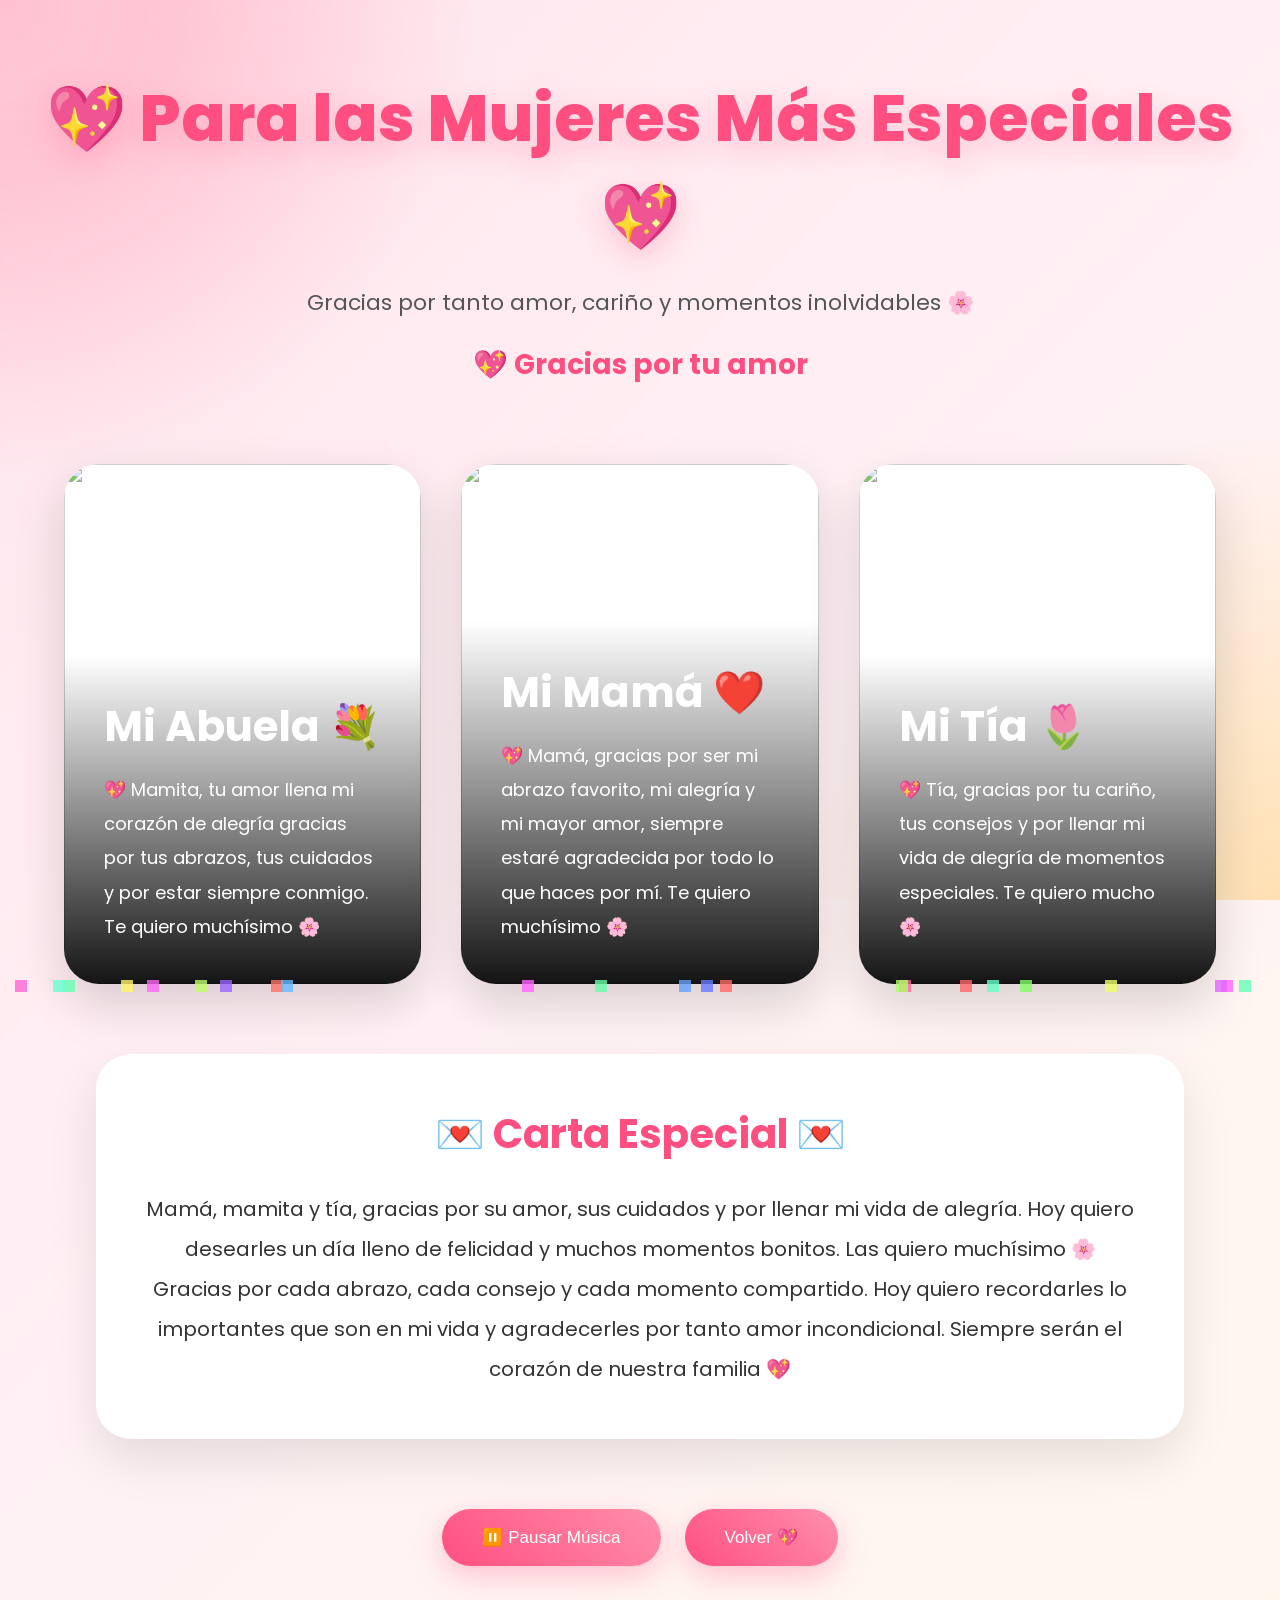
==== sorpresa.html @ ee921c5f "Add files via upload" ====
<!DOCTYPE html>
<html lang="es">

<head>

    <meta charset="UTF-8">
    <meta name="viewport" content="width=device-width, initial-scale=1.0">

    <title>Sorpresa 💖</title>

    <link href="https://fonts.googleapis.com/css2?family=Poppins:wght@300;400;600;700;800&display=swap" rel="stylesheet">

    <link rel="stylesheet" href="sorpresa.css">

</head>

<body>

    <!-- FLORES -->
    <div class="petalos"></div>

    <!-- BRILLO -->
    <div class="brillo"></div>

    <!-- MUSICA -->
    <audio id="musica" autoplay loop>
        <source src="musica.mp3" type="audio/mpeg">
    </audio>

    <!-- TITULO -->
    <section class="titulo">

        <h1>💖 Para las Mujeres Más Especiales 💖</h1>

        <p>
            Gracias por tanto amor, cariño y momentos inolvidables 🌸
        </p>

        <h2 id="texto-maquina"></h2>

        <div id="frase-auto"></div>

    </section>

    <!-- GALERIA -->
    <section class="galeria">

        <!-- ABUELA -->
        <div class="card"
        onclick="abrirModal('abuela')">

            <img src="img/mamaIsabel.jpeg">

            <div class="overlay">

                <h3>Mi Abuela 💐</h3>

                <p>
                    💖 Mamita, tu amor llena mi corazón de alegría 
                        gracias por tus abrazos, tus cuidados y 
                        por estar siempre conmigo. Te quiero muchísimo 🌸
                </p>

            </div>

        </div>

        <!-- MAMA -->
        <div class="card"
        onclick="abrirModal('mama')">

            <img src="img/mamabetty.jpg">

            <div class="overlay">

                <h3>Mi Mamá ❤️</h3>

                <p>
                    💖 Mamá, gracias por ser mi abrazo favorito, 
                        mi alegría y mi mayor amor, siempre estaré agradecida
                        por todo lo que haces por mí. Te quiero muchísimo 🌸
                </p>

            </div>

        </div>

        <!-- TIA -->
        <div class="card"
        onclick="abrirModal('tia')">

            <img src="img/tiavilma.jpg">

            <div class="overlay">

                <h3>Mi Tía 🌷</h3>

                <p>
                    💖 Tía, gracias por tu cariño, tus consejos y 
                        por llenar mi vida de alegría de momentos
                        especiales. Te quiero mucho 🌸
                </p>

            </div>

        </div>

    </section>

    <!-- CARTA -->
    <section class="carta">

        <h2>💌 Carta Especial 💌</h2>

        <p>
            Mamá, mamita y tía, gracias por su amor, sus cuidados y 
            por llenar mi vida de alegría. Hoy quiero desearles un día 
            lleno de felicidad y muchos momentos bonitos. 
            Las quiero muchísimo 🌸
        </p>

        <p>
            Gracias por cada abrazo, cada consejo y cada momento
            compartido. Hoy quiero recordarles lo importantes
            que son en mi vida y agradecerles por tanto amor
            incondicional. Siempre serán el corazón de nuestra
            familia 💖
        </p>

    </section>

    <!-- BOTONES -->
    <div class="botones">

        <button id="btnMusic"
        onclick="toggleMusica()">

            ⏸️ Pausar Música

        </button>

        <button
        onclick="window.location.href='index.html'">

            Volver 💖

        </button>

    </div>

    <!-- MODAL -->
    <div id="modal" class="modal"
    onclick="cerrarModal()">

        <div class="modal-content"
        onclick="event.stopPropagation()">

            <div id="modalText"></div>

        </div>

    </div>

    <!-- SCRIPT -->
    <script src="sorpresa.js"></script>

</body>
</html>
---- sorpresa.css ----
*{
    margin:0;
    padding:0;
    box-sizing:border-box;
}

body{
    font-family:'Poppins',sans-serif;
    overflow-x:hidden;
    background:
    linear-gradient(135deg,#ffe4ec,#fff1f5,#fff8ef);
    min-height:100vh;
    position:relative;
    color:#333;
}

body::before{
    content:"";
    position:fixed;
    width:100%;
    height:100%;
    background:
    radial-gradient(circle at top left,#ffb3c6,transparent 30%),
    radial-gradient(circle at bottom right,#ffe0b2,transparent 30%);
    z-index:-2;
}

.brillo{
    position:fixed;
    width:250px;
    height:250px;
    border-radius:50%;
    background:rgba(255,255,255,0.18);
    pointer-events:none;
    transform:translate(-50%,-50%);
    filter:blur(40px);
    z-index:-1;
}

/* FLORES */

.petalos{
    position:fixed;
    top:0;
    left:0;
    width:100%;
    height:100%;
    pointer-events:none;
    overflow:hidden;
    z-index:999;
}

.flor{
    position:absolute;
    top:-50px;
    animation:caer linear infinite;
    opacity:0.8;
}

@keyframes caer{

    0%{
        transform:
        translateY(-10vh)
        rotate(0deg);
    }

    100%{
        transform:
        translateY(110vh)
        rotate(360deg);
    }
}

/* TITULO */

.titulo{
    text-align:center;
    padding-top:70px;
    animation:fade 1.5s ease;
}

.titulo h1{
    font-size:65px;
    color:#ff4f81;
    font-weight:800;
    text-shadow:
    0 10px 30px rgba(255,79,129,0.25);
}

.titulo p{
    margin-top:20px;
    font-size:22px;
    color:#555;
}

/* TEXTO */

#texto-maquina{
    margin-top:25px;
    font-size:28px;
    color:#ff4f81;
    font-weight:700;
    min-height:50px;
}

#frase-auto{
    text-align:center;
    font-size:25px;
    margin-top:20px;
    color:#ff6f91;
    transition:0.5s;
}

/* GALERIA */

.galeria{
    width:90%;
    margin:70px auto;
    display:grid;
    grid-template-columns:
    repeat(auto-fit,minmax(320px,1fr));
    gap:40px;
}

/* CARDS */

.card{
    position:relative;
    height:520px;
    border-radius:35px;
    overflow:hidden;
    cursor:pointer;
    transition:0.6s;
    box-shadow:
    0 20px 50px rgba(0,0,0,0.15);
    background:white;
}

.card:hover{
    transform:
    translateY(-15px)
    scale(1.03);
}

.card img{
    width:100%;
    height:100%;
    object-fit:cover;
    display:block;
    transition:0.8s;
}

.card:hover img{
    transform:scale(1.12);
}

/* OVERLAY */

.overlay{
    position:absolute;
    bottom:0;
    width:100%;
    padding:40px;
    background:
    linear-gradient(
    transparent,
    rgba(0,0,0,0.92));
    color:white;
}

.overlay h3{
    font-size:42px;
    margin-bottom:15px;
}

.overlay p{
    font-size:18px;
    line-height:1.9;
}

/* EFECTO BRILLO */

.card::before{
    content:"";
    position:absolute;
    top:-100%;
    left:-100%;
    width:200%;
    height:200%;
    background:
    linear-gradient(
    120deg,
    transparent,
    rgba(255,255,255,0.25),
    transparent);
    transition:0.8s;
}

.card:hover::before{
    top:100%;
    left:100%;
}

/* CARTA */

.carta{
    width:85%;
    margin:60px auto;
    background:white;
    padding:50px;
    border-radius:35px;
    text-align:center;
    box-shadow:
    0 20px 50px rgba(0,0,0,0.1);
    animation:fade 2s ease;
    cursor:pointer;
    transition:0.5s;
}

.carta:hover{
    transform:scale(1.03);
}

.carta h2{
    color:#ff4f81;
    margin-bottom:25px;
    font-size:40px;
}

.carta p{
    font-size:20px;
    line-height:2;
}

/* BOTONES */

.botones{
    text-align:center;
    margin:50px 0;
}

.botones button{
    padding:18px 40px;
    border:none;
    border-radius:50px;
    margin:10px;
    background:
    linear-gradient(45deg,#ff4f81,#ff8fab);
    color:white;
    font-size:17px;
    cursor:pointer;
    transition:0.4s;
    box-shadow:
    0 10px 30px rgba(255,79,129,0.3);
}

.botones button:hover{
    transform:scale(1.08);
}

/* MODAL */

.modal{
    display:none;
    position:fixed;
    top:0;
    left:0;
    width:100%;
    height:100%;
    background:rgba(0,0,0,0.92);
    justify-content:center;
    align-items:center;
    padding:20px;
    z-index:10000;
}

.modal-content{
    background:white;
    width:90%;
    max-width:900px;
    border-radius:35px;
    overflow:hidden;
    animation:zoom 0.5s ease;
    padding:40px;
}

#modalText{
    font-size:20px;
    line-height:2;
    color:#444;
}

/* CARTA BOTON */

.regalo-box{
    display:flex;
    justify-content:center;
    align-items:center;
    flex-direction:column;
    padding:60px;
    animation:zoom 0.6s ease;
}

.regalo{

    width:220px;
    height:220px;

    display:flex;
    justify-content:center;
    align-items:center;

    border-radius:35px;

    background:
    linear-gradient(
    135deg,
    #ff4f81,
    #ff8fab);

    font-size:90px;

    cursor:pointer;

    border:none;
    outline:none;

    box-shadow:
    0 20px 40px rgba(255,79,129,0.35);

    animation:saltar 1.5s infinite;
    transition:0.4s;
}

.regalo:hover{

    transform:
    scale(1.08);

    box-shadow:
    0 25px 50px rgba(255,79,129,0.5);
}

.regalo-texto{

    margin-top:25px;
    font-size:24px;
    color:#ff4f81;
    font-weight:700;
}

/* MENSAJES */

.mensajes-container{

    width:100%;

    animation:fade 0.6s ease;
}

.titulo-mensajes{

    text-align:center;

    color:#ff4f81;

    font-size:38px;

    margin-bottom:30px;

    font-weight:800;
}

.mensaje-card{

    background:#fff5f8;

    padding:22px;

    border-radius:20px;

    margin-bottom:18px;

    font-size:18px;

    line-height:1.8;

    box-shadow:
    0 10px 20px rgba(0,0,0,0.08);

    animation:fade 0.6s ease;
}

/* CONFETI */

.confeti{
    position:fixed;
    top:-10px;
    width:12px;
    height:12px;
    opacity:0.8;
    animation:confeti linear forwards;
    z-index:9999;
}

@keyframes confeti{

    to{
        transform:
        translateY(110vh)
        rotate(720deg);
    }
}

/* ANIMACIONES */

@keyframes fade{

    from{
        opacity:0;
        transform:translateY(50px);
    }

    to{
        opacity:1;
        transform:translateY(0);
    }
}

@keyframes zoom{

    from{
        opacity:0;
        transform:scale(0.7);
    }

    to{
        opacity:1;
        transform:scale(1);
    }
}

@keyframes saltar{

    0%{
        transform:translateY(0);
    }

    50%{
        transform:translateY(-15px);
    }

    100%{
        transform:translateY(0);
    }
}

/* RESPONSIVE */

@media(max-width:768px){

.titulo h1{
    font-size:42px;
}

.titulo p{
    font-size:18px;
}

#texto-maquina{
    font-size:22px;
}

#frase-auto{
    font-size:20px;
}

.overlay h3{
    font-size:30px;
}

.overlay p{
    font-size:16px;
}

.card{
    height:420px;
}

.carta{
    padding:30px;
}

.carta h2{
    font-size:30px;
}

.carta p{
    font-size:17px;
}

.botones button{
    width:85%;
}

.regalo{
    width:170px;
    height:170px;
    font-size:70px;
}

.regalo-texto{
    font-size:20px;
}

.titulo-mensajes{
    font-size:28px;
}

}
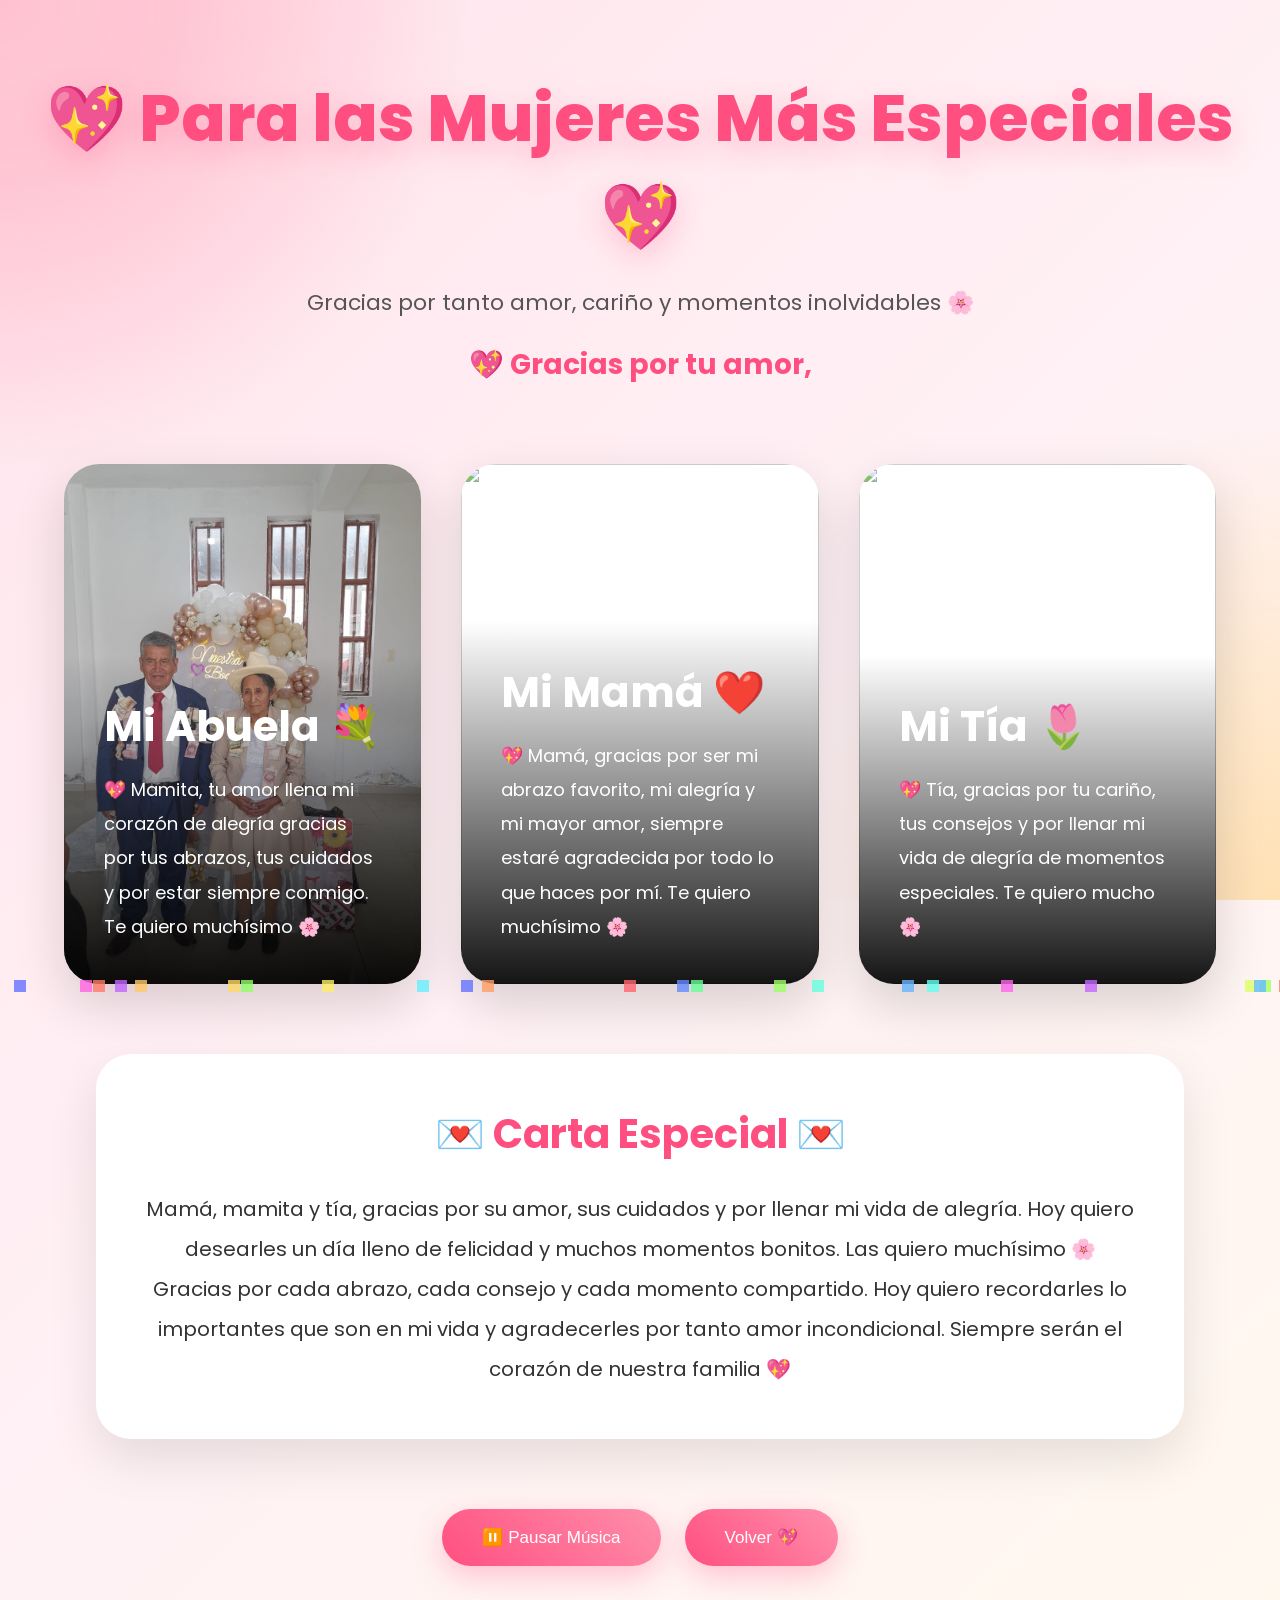
==== commit 94901437: "Add files via upload" ====
--- a/sorpresa.html
+++ b/sorpresa.html
@@ -49,7 +49,7 @@
         <div class="card"
         onclick="abrirModal('abuela')">
 
-            <img src="img/mamaIsabel.jpeg">
+            <img src="mamaIsabel.jpeg">
 
             <div class="overlay">
 
@@ -69,7 +69,7 @@
         <div class="card"
         onclick="abrirModal('mama')">
 
-            <img src="img/mamabetty.jpg">
+            <img src="mamabetty.jpg">
 
             <div class="overlay">
 
@@ -89,7 +89,7 @@
         <div class="card"
         onclick="abrirModal('tia')">
 
-            <img src="img/tiavilma.jpg">
+            <img src="tiavilma.jpg">
 
             <div class="overlay">
 
